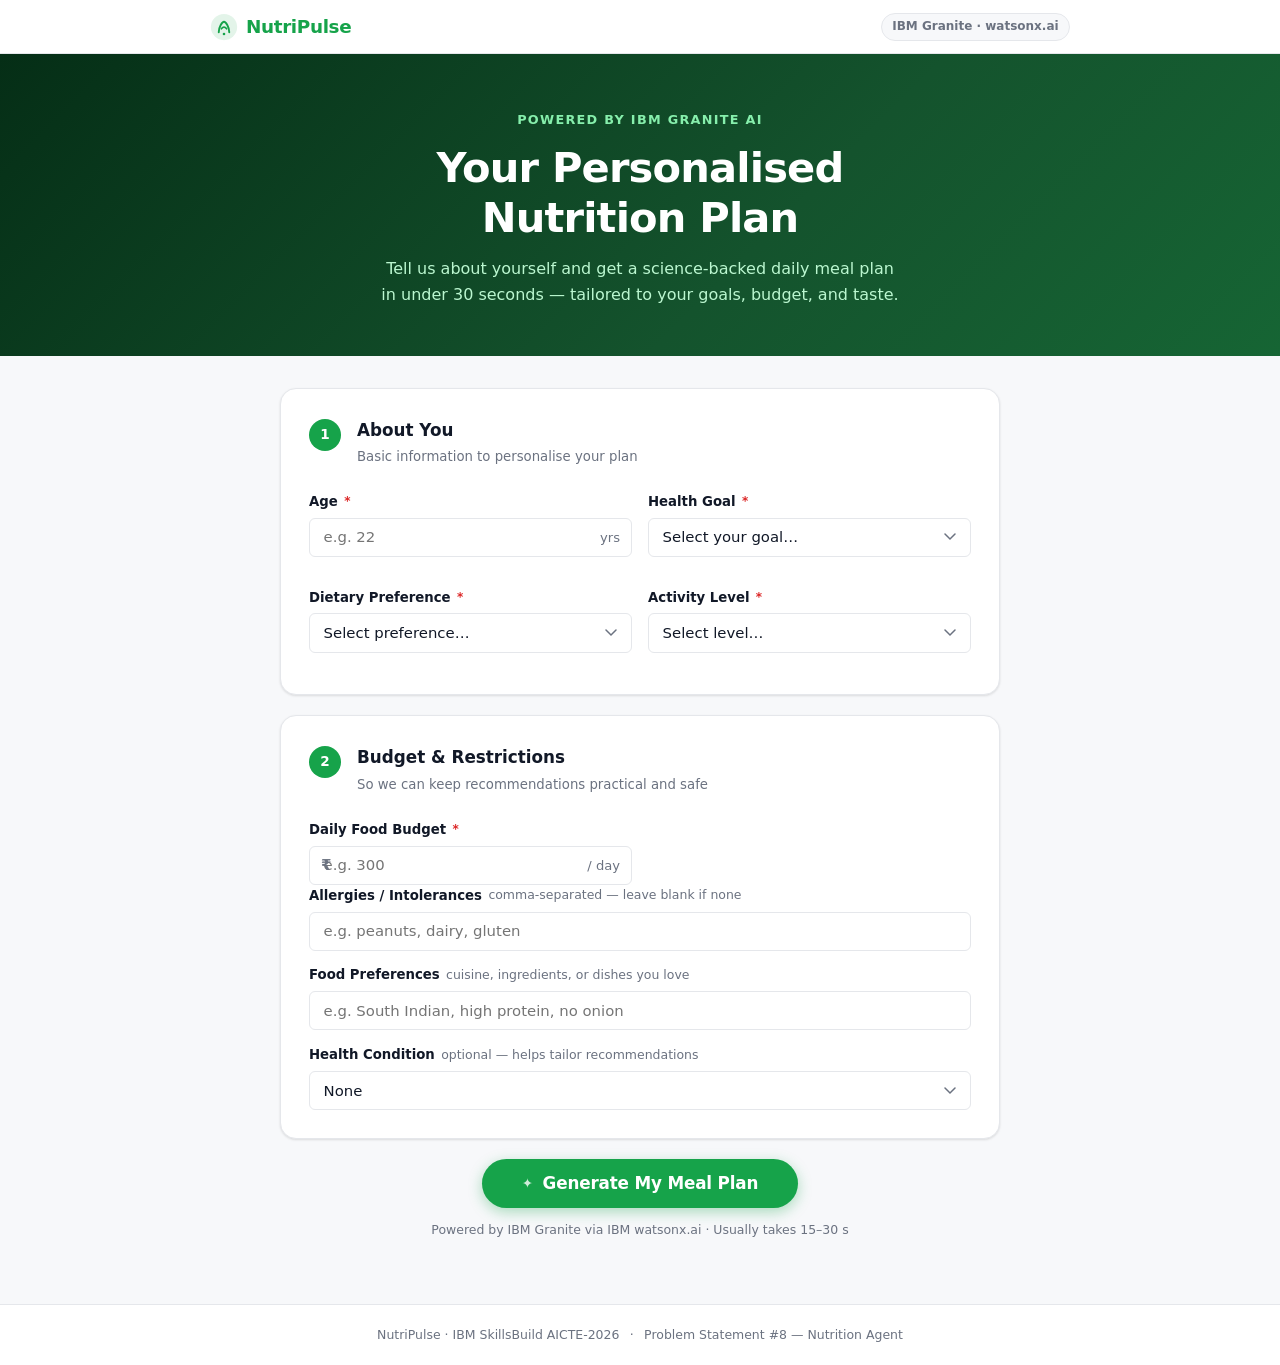
==== frontend/index.html @ 93eb4be2 "Initial NutriPulse project" ====
<!DOCTYPE html>
<html lang="en">
<head>
  <meta charset="UTF-8" />
  <meta name="viewport" content="width=device-width, initial-scale=1.0" />
  <title>NutriPulse — AI Nutrition Assistant</title>
  <link rel="stylesheet" href="style.css" />
</head>
<body class="page-profile">

  <!-- ── Nav ── -->
  <nav class="topnav">
    <div class="topnav-inner">
      <div class="brand">
        <svg class="brand-icon" viewBox="0 0 32 32" fill="none" xmlns="http://www.w3.org/2000/svg" aria-hidden="true">
          <circle cx="16" cy="16" r="15" fill="#16a34a" opacity=".12"/>
          <path d="M10 22 C10 16 14 10 16 10 C18 10 22 16 22 22" stroke="#16a34a" stroke-width="2.2" stroke-linecap="round"/>
          <path d="M13 18 Q16 14 19 18" stroke="#16a34a" stroke-width="2" stroke-linecap="round" fill="none"/>
          <circle cx="16" cy="24" r="1.5" fill="#16a34a"/>
        </svg>
        <span class="brand-name">NutriPulse</span>
      </div>
      <span class="nav-badge">IBM Granite · watsonx.ai</span>
    </div>
  </nav>

  <!-- ── Hero ── -->
  <section class="hero">
    <div class="hero-inner">
      <p class="hero-eyebrow">Powered by IBM Granite AI</p>
      <h1 class="hero-title">Your Personalised<br/>Nutrition Plan</h1>
      <p class="hero-sub">Tell us about yourself and get a science-backed daily meal plan in under 30 seconds — tailored to your goals, budget, and taste.</p>
    </div>
  </section>

  <!-- ── Form ── -->
  <main class="profile-main">
    <form id="profileForm" novalidate>

      <!-- Card 1: About You -->
      <div class="form-card">
        <div class="form-card-header">
          <div class="step-badge">1</div>
          <div>
            <h2 class="form-card-title">About You</h2>
            <p class="form-card-sub">Basic information to personalise your plan</p>
          </div>
        </div>

        <div class="field-grid">
          <div class="field">
            <label for="age">Age <span class="req">*</span></label>
            <div class="input-wrap">
              <input type="number" id="age" name="age" min="10" max="100"
                     placeholder="e.g. 22" required />
              <span class="input-unit">yrs</span>
            </div>
          </div>

          <div class="field">
            <label for="goal">Health Goal <span class="req">*</span></label>
            <select id="goal" name="goal" required>
              <option value="">Select your goal…</option>
              <option value="weight_loss">🔥 Lose Weight</option>
              <option value="weight_gain">💪 Gain Weight / Build Muscle</option>
              <option value="maintenance">⚖️ Maintain Weight</option>
              <option value="muscle_building">🏋️ Build Muscle Mass</option>
              <option value="better_health">🌿 Improve Overall Health</option>
            </select>
          </div>

          <div class="field">
            <label for="dietary_preference">Dietary Preference <span class="req">*</span></label>
            <select id="dietary_preference" name="dietary_preference" required>
              <option value="">Select preference…</option>
              <option value="vegetarian">🥦 Vegetarian</option>
              <option value="vegan">🌱 Vegan</option>
              <option value="non-vegetarian">🍗 Non-Vegetarian</option>
              <option value="eggetarian">🥚 Eggetarian</option>
              <option value="jain">🪷 Jain</option>
            </select>
          </div>

          <div class="field">
            <label for="activity_level">Activity Level <span class="req">*</span></label>
            <select id="activity_level" name="activity_level" required>
              <option value="">Select level…</option>
              <option value="sedentary">🪑 Sedentary (desk job)</option>
              <option value="light">🚶 Lightly Active (1–2×/week)</option>
              <option value="moderate">🏃 Moderately Active (3–5×/week)</option>
              <option value="very_active">⚡ Very Active (6–7×/week)</option>
              <option value="athlete">🏅 Athlete (twice daily)</option>
            </select>
          </div>
        </div>
      </div>

      <!-- Card 2: Budget & Restrictions -->
      <div class="form-card">
        <div class="form-card-header">
          <div class="step-badge">2</div>
          <div>
            <h2 class="form-card-title">Budget & Restrictions</h2>
            <p class="form-card-sub">So we can keep recommendations practical and safe</p>
          </div>
        </div>

        <div class="field-grid">
          <div class="field">
            <label for="budget">Daily Food Budget <span class="req">*</span></label>
            <div class="input-wrap">
              <span class="input-prefix">₹</span>
              <input type="number" id="budget" name="budget" min="50" max="5000"
                     placeholder="e.g. 300" required />
              <span class="input-unit">/ day</span>
            </div>
          </div>
        </div>

        <div class="field">
          <label for="allergies">Allergies / Intolerances
            <span class="field-hint">comma-separated — leave blank if none</span>
          </label>
          <input type="text" id="allergies" name="allergies"
                 placeholder="e.g. peanuts, dairy, gluten" />
        </div>

        <div class="field">
          <label for="food_preferences">Food Preferences
            <span class="field-hint">cuisine, ingredients, or dishes you love</span>
          </label>
          <input type="text" id="food_preferences" name="food_preferences"
                 placeholder="e.g. South Indian, high protein, no onion" />
        </div>

        <div class="field">
          <label for="health_condition">Health Condition
            <span class="field-hint">optional — helps tailor recommendations</span>
          </label>
          <select id="health_condition" name="health_condition">
            <option value="none">None</option>
            <option value="diabetes">Diabetes</option>
            <option value="hypertension">Hypertension</option>
            <option value="high_cholesterol">High Cholesterol</option>
            <option value="other">Other</option>
          </select>
        </div>
      </div>

      <!-- Submit -->
      <div class="submit-row">
        <button type="submit" id="submitBtn" class="btn-generate">
          <span class="btn-generate-icon" aria-hidden="true">✦</span>
          Generate My Meal Plan
        </button>
        <p class="submit-note">Powered by IBM Granite via IBM watsonx.ai · Usually takes 15–30 s</p>
      </div>

      <div id="errorMsg" class="alert alert-error hidden"></div>

    </form>
  </main>

  <footer class="site-footer">
    <span>NutriPulse · IBM SkillsBuild AICTE-2026</span>
    <span class="footer-sep">·</span>
    <span>Problem Statement #8 — Nutrition Agent</span>
  </footer>

  <script src="app.js"></script>
</body>
</html>
---- frontend/style.css ----
/* =============================================================
   NutriPulse — style.css
   Vanilla CSS · no frameworks · system font stack
   Palette
     bg          #ffffff
     surface     #f7f8fa
     surface2    #f0fdf4  (green tint)
     border      #e5e7eb
     text        #111827
     muted       #6b7280
     accent      #16a34a  (green)
     accent-d    #15803d
     accent-l    #dcfce7
     amber       #d97706  (cost highlight)
     indigo      #4f46e5  (totals)
   ============================================================= */

/* ── Reset ── */
*, *::before, *::after { box-sizing: border-box; margin: 0; padding: 0; }

:root {
  --bg:        #ffffff;
  --surface:   #f7f8fa;
  --surface2:  #f0fdf4;
  --border:    #e5e7eb;
  --text:      #111827;
  --muted:     #6b7280;
  --accent:    #16a34a;
  --accent-d:  #15803d;
  --accent-l:  #dcfce7;
  --amber:     #d97706;
  --indigo:    #4f46e5;
  --danger:    #dc2626;
  --r-sm:      6px;
  --r-md:      12px;
  --r-lg:      16px;
  --shadow-sm: 0 1px 3px rgba(0,0,0,.07), 0 1px 2px rgba(0,0,0,.05);
  --shadow-md: 0 4px 12px rgba(0,0,0,.08);
}

html { scroll-behavior: smooth; }

body {
  font-family: -apple-system, "Segoe UI", system-ui, Roboto, sans-serif;
  font-size: 15px;
  line-height: 1.6;
  color: var(--text);
  background: var(--surface);
  min-height: 100vh;
}

/* ── Topnav ── */
.topnav {
  position: sticky;
  top: 0;
  z-index: 100;
  background: rgba(255,255,255,.92);
  backdrop-filter: blur(10px);
  -webkit-backdrop-filter: blur(10px);
  border-bottom: 1px solid var(--border);
}
.topnav-inner {
  max-width: 900px;
  margin: 0 auto;
  padding: .75rem 1.25rem;
  display: flex;
  align-items: center;
  justify-content: space-between;
  gap: 1rem;
}

.brand { display: flex; align-items: center; gap: .5rem; }
.brand-icon { width: 28px; height: 28px; flex-shrink: 0; }
.brand-name {
  font-size: 1.15rem;
  font-weight: 800;
  color: var(--accent);
  letter-spacing: -.02em;
}

.nav-badge {
  font-size: .75rem;
  font-weight: 600;
  color: var(--muted);
  background: var(--surface);
  border: 1px solid var(--border);
  padding: .2rem .65rem;
  border-radius: 99px;
  white-space: nowrap;
}

.nav-actions { display: flex; align-items: center; gap: .5rem; }

/* ── Hero (profile page only) ── */
.hero {
  background: linear-gradient(135deg, #052e16 0%, #14532d 60%, #166534 100%);
  color: #fff;
  padding: 3.5rem 1.25rem 3rem;
}
.hero-inner { max-width: 680px; margin: 0 auto; text-align: center; }
.hero-eyebrow {
  font-size: .8rem;
  font-weight: 700;
  letter-spacing: .1em;
  text-transform: uppercase;
  color: #86efac;
  margin-bottom: .75rem;
}
.hero-title {
  font-size: clamp(1.8rem, 4vw, 2.6rem);
  font-weight: 800;
  line-height: 1.2;
  letter-spacing: -.02em;
  margin-bottom: .85rem;
}
.hero-sub {
  font-size: 1rem;
  color: #bbf7d0;
  max-width: 520px;
  margin: 0 auto;
}

/* ── Profile form layout ── */
.profile-main {
  max-width: 760px;
  margin: 0 auto;
  padding: 2rem 1.25rem 3rem;
}

/* ── Form cards ── */
.form-card {
  background: var(--bg);
  border: 1px solid var(--border);
  border-radius: var(--r-lg);
  padding: 1.75rem;
  box-shadow: var(--shadow-sm);
  margin-bottom: 1.25rem;
}

.form-card-header {
  display: flex;
  align-items: flex-start;
  gap: 1rem;
  margin-bottom: 1.5rem;
}
.step-badge {
  width: 32px;
  height: 32px;
  border-radius: 50%;
  background: var(--accent);
  color: #fff;
  font-weight: 800;
  font-size: .85rem;
  display: flex;
  align-items: center;
  justify-content: center;
  flex-shrink: 0;
  margin-top: 2px;
}
.form-card-title {
  font-size: 1.05rem;
  font-weight: 700;
  color: var(--text);
  margin-bottom: .15rem;
}
.form-card-sub {
  font-size: .83rem;
  color: var(--muted);
}

.field-grid {
  display: grid;
  grid-template-columns: 1fr 1fr;
  gap: 1rem;
}
@media (max-width: 520px) { .field-grid { grid-template-columns: 1fr; } }

.field {
  display: flex;
  flex-direction: column;
  gap: .35rem;
  margin-bottom: .85rem;
}
.field:last-child { margin-bottom: 0; }

label {
  font-size: .83rem;
  font-weight: 600;
  color: var(--text);
  display: flex;
  align-items: center;
  gap: .4rem;
  flex-wrap: wrap;
}
.req { color: var(--danger); font-size: .75rem; }
.field-hint {
  font-weight: 400;
  color: var(--muted);
  font-size: .78rem;
}

/* Input wrapper for prefix/suffix */
.input-wrap {
  position: relative;
  display: flex;
  align-items: center;
}
.input-prefix {
  position: absolute;
  left: .75rem;
  color: var(--muted);
  font-weight: 600;
  pointer-events: none;
  z-index: 1;
}
.input-unit {
  position: absolute;
  right: .75rem;
  color: var(--muted);
  font-size: .82rem;
  pointer-events: none;
}
.input-wrap input { padding-left: 1.75rem; }

input[type="text"],
input[type="number"],
select,
textarea {
  width: 100%;
  padding: .6rem .85rem;
  border: 1.5px solid var(--border);
  border-radius: var(--r-sm);
  font-size: .93rem;
  font-family: inherit;
  color: var(--text);
  background: var(--bg);
  transition: border-color .15s, box-shadow .15s;
  appearance: none;
  -webkit-appearance: none;
}
input:focus, select:focus, textarea:focus {
  outline: none;
  border-color: var(--accent);
  box-shadow: 0 0 0 3px rgba(22,163,74,.12);
}
select {
  background-image: url("data:image/svg+xml,%3Csvg xmlns='http://www.w3.org/2000/svg' width='12' height='8' viewBox='0 0 12 8'%3E%3Cpath d='M1 1l5 5 5-5' stroke='%236b7280' stroke-width='1.5' fill='none' stroke-linecap='round'/%3E%3C/svg%3E");
  background-repeat: no-repeat;
  background-position: right .85rem center;
  padding-right: 2.5rem;
}
textarea { resize: vertical; }

/* ── Generate button ── */
.submit-row {
  text-align: center;
  margin-bottom: 1rem;
}
.btn-generate {
  display: inline-flex;
  align-items: center;
  justify-content: center;
  gap: .6rem;
  padding: .9rem 2.5rem;
  background: var(--accent);
  color: #fff;
  border: none;
  border-radius: 99px;
  font-size: 1.05rem;
  font-weight: 700;
  font-family: inherit;
  cursor: pointer;
  transition: background .15s, transform .1s, box-shadow .15s;
  box-shadow: 0 4px 14px rgba(22,163,74,.35);
  text-decoration: none;
  letter-spacing: -.01em;
}
.btn-generate:hover { background: var(--accent-d); box-shadow: 0 6px 18px rgba(22,163,74,.4); }
.btn-generate:active { transform: scale(.98); }
.btn-generate:disabled { opacity: .65; cursor: not-allowed; transform: none; }
.btn-generate-icon { font-size: .85rem; opacity: .8; }

.submit-note {
  margin-top: .75rem;
  font-size: .78rem;
  color: var(--muted);
}

/* Outline small button (nav) */
.btn-outline-sm {
  display: inline-flex;
  align-items: center;
  gap: .3rem;
  padding: .3rem .8rem;
  border: 1.5px solid var(--border);
  border-radius: 6px;
  background: var(--bg);
  color: var(--text);
  font-size: .82rem;
  font-weight: 600;
  font-family: inherit;
  cursor: pointer;
  text-decoration: none;
  transition: border-color .15s, background .15s;
}
.btn-outline-sm:hover { border-color: var(--accent); color: var(--accent); background: var(--surface2); }

/* ── Alert ── */
.alert {
  padding: .7rem 1rem;
  border-radius: var(--r-sm);
  font-size: .875rem;
  margin-top: .75rem;
}
.alert-error {
  background: #fef2f2;
  border: 1px solid #fecaca;
  color: var(--danger);
}

/* ── Plan page layout ── */
.plan-main {
  max-width: 900px;
  margin: 0 auto;
  padding: 2rem 1.25rem 3.5rem;
}

/* ── Loading panel ── */
.loading-panel {
  display: flex;
  align-items: center;
  justify-content: center;
  min-height: 65vh;
}
.loading-inner { text-align: center; max-width: 420px; }

/* Pulse rings animation */
.pulse-rings {
  position: relative;
  width: 80px;
  height: 80px;
  margin: 0 auto 1.75rem;
}
.ring {
  position: absolute;
  inset: 0;
  border-radius: 50%;
  border: 2px solid var(--accent);
  opacity: 0;
  animation: pulse-ring 2.4s ease-out infinite;
}
.ring2 { animation-delay: .6s; }
.ring3 { animation-delay: 1.2s; }
@keyframes pulse-ring {
  0%   { transform: scale(.3); opacity: .7; }
  100% { transform: scale(1.8); opacity: 0; }
}
.ring-icon {
  position: absolute;
  inset: 0;
  display: flex;
  align-items: center;
  justify-content: center;
  font-size: 1.5rem;
  color: var(--accent);
}

.loading-title { font-size: 1.35rem; font-weight: 700; margin-bottom: .4rem; }
.loading-sub { color: var(--muted); font-size: .9rem; margin-bottom: 1.5rem; }

.loading-steps {
  display: flex;
  flex-direction: column;
  gap: .5rem;
  text-align: left;
  max-width: 300px;
  margin: 0 auto;
}
.lstep {
  display: flex;
  align-items: center;
  gap: .6rem;
  font-size: .83rem;
  color: var(--muted);
  padding: .4rem .75rem;
  border-radius: 6px;
  background: var(--bg);
  border: 1px solid var(--border);
}
.lstep::before {
  content: "○";
  font-size: .7rem;
  flex-shrink: 0;
}
.lstep.active {
  color: var(--accent-d);
  background: var(--surface2);
  border-color: #bbf7d0;
  font-weight: 600;
}
.lstep.active::before { content: "●"; }
.lstep.done {
  color: var(--accent);
  font-weight: 600;
}
.lstep.done::before { content: "✓"; }

/* ── Summary strip ── */
.summary-strip {
  display: grid;
  grid-template-columns: repeat(5, 1fr);
  gap: .75rem;
  margin-bottom: 1.75rem;
}
@media (max-width: 640px) { .summary-strip { grid-template-columns: repeat(2, 1fr); } }
@media (max-width: 360px) { .summary-strip { grid-template-columns: 1fr; } }

.summary-card {
  background: var(--bg);
  border: 1px solid var(--border);
  border-radius: var(--r-md);
  padding: .85rem 1rem;
  text-align: center;
  box-shadow: var(--shadow-sm);
}
.summary-card-cost { border-color: #fde68a; background: #fffbeb; }

.sc-label {
  display: block;
  font-size: .73rem;
  font-weight: 600;
  text-transform: uppercase;
  letter-spacing: .06em;
  color: var(--muted);
  margin-bottom: .2rem;
}
.sc-value {
  display: block;
  font-size: 1.15rem;
  font-weight: 800;
  color: var(--text);
  letter-spacing: -.02em;
}
.summary-card-cost .sc-value { color: var(--amber); }

/* ── Meal cards ── */
.meal-grid {
  display: grid;
  grid-template-columns: 1fr 1fr;
  gap: 1rem;
  margin-bottom: 1.5rem;
}
@media (max-width: 600px) { .meal-grid { grid-template-columns: 1fr; } }

.meal-card {
  background: var(--bg);
  border: 1px solid var(--border);
  border-radius: var(--r-lg);
  overflow: hidden;
  box-shadow: var(--shadow-sm);
  transition: box-shadow .2s;
  display: flex;
  flex-direction: column;
}
.meal-card:hover { box-shadow: var(--shadow-md); }

/* Colour-coded meal headers */
.meal-card[data-meal="Breakfast"]        .mc-header { background: #fef9c3; border-bottom: 1px solid #fde68a; }
.meal-card[data-meal="Mid-Morning Snack"] .mc-header { background: #ffe4e6; border-bottom: 1px solid #fecdd3; }
.meal-card[data-meal="Lunch"]            .mc-header { background: #dcfce7; border-bottom: 1px solid #bbf7d0; }
.meal-card[data-meal="Evening Snack"]    .mc-header { background: #fce7f3; border-bottom: 1px solid #fbcfe8; }
.meal-card[data-meal="Dinner"]           .mc-header { background: #e0e7ff; border-bottom: 1px solid #c7d2fe; }
.meal-card[data-meal="Daily Totals"]     .mc-header { background: #f5f3ff; border-bottom: 1px solid #ede9fe; }

.mc-header {
  padding: .75rem 1.1rem;
  display: flex;
  align-items: center;
  gap: .6rem;
}
.mc-emoji { font-size: 1.2rem; }
.mc-title {
  font-size: .9rem;
  font-weight: 700;
  color: var(--text);
}

.mc-body {
  padding: 1rem 1.1rem;
  flex: 1;
  display: flex;
  flex-direction: column;
  gap: .6rem;
}

.mc-meal-name {
  font-size: 1rem;
  font-weight: 700;
  color: var(--text);
  line-height: 1.3;
}

.mc-ingredients {
  font-size: .83rem;
  color: var(--muted);
  line-height: 1.5;
}

.mc-macros {
  display: flex;
  flex-wrap: wrap;
  gap: .35rem;
  margin-top: .1rem;
}
.macro-pill {
  font-size: .74rem;
  font-weight: 600;
  padding: .18rem .55rem;
  border-radius: 99px;
  background: var(--surface);
  color: var(--muted);
  border: 1px solid var(--border);
}
.macro-pill.calories { background: #fef9c3; color: #854d0e; border-color: #fde68a; }
.macro-pill.protein  { background: #dcfce7; color: #166534; border-color: #bbf7d0; }
.macro-pill.carbs    { background: #dbeafe; color: #1e40af; border-color: #bfdbfe; }
.macro-pill.fat      { background: #fce7f3; color: #9d174d; border-color: #fbcfe8; }
.macro-pill.cost     { background: #fffbeb; color: #92400e; border-color: #fde68a; }

.mc-why {
  font-size: .82rem;
  color: var(--muted);
  font-style: italic;
  border-top: 1px solid var(--border);
  padding-top: .6rem;
  margin-top: auto;
}

/* Full-width totals card */
.meal-card.totals-card {
  grid-column: 1 / -1;
  flex-direction: row;
  align-items: stretch;
}
.meal-card.totals-card .mc-header {
  flex-direction: column;
  justify-content: center;
  padding: 1rem 1.25rem;
  min-width: 130px;
}
.meal-card.totals-card .mc-body {
  flex-direction: row;
  flex-wrap: wrap;
  align-items: center;
  padding: .85rem 1.1rem;
  gap: .5rem;
}
@media (max-width: 600px) {
  .meal-card.totals-card { flex-direction: column; }
  .meal-card.totals-card .mc-header { flex-direction: row; min-width: 0; }
}

/* ── Explanation section ── */
.explanation-section {
  background: var(--surface2);
  border: 1px solid #bbf7d0;
  border-left: 4px solid var(--accent);
  border-radius: var(--r-md);
  padding: 1.25rem 1.5rem;
  margin-bottom: 1.5rem;
}
.explanation-header {
  display: flex;
  align-items: center;
  gap: .6rem;
  margin-bottom: .6rem;
}
.expl-icon { color: var(--accent); font-size: 1rem; }
.explanation-header h3 { font-size: .95rem; font-weight: 700; color: var(--accent-d); }
.explanation-section p { font-size: .9rem; color: #374151; line-height: 1.7; }

/* ── Feedback panel ── */
.feedback-panel {
  background: var(--bg);
  border: 1px solid var(--border);
  border-radius: var(--r-lg);
  overflow: hidden;
  box-shadow: var(--shadow-sm);
  margin-bottom: 1.5rem;
}
.feedback-header {
  padding: 1.1rem 1.5rem .6rem;
  border-bottom: 1px solid var(--border);
}
.feedback-header h3 { font-size: 1rem; font-weight: 700; margin-bottom: .15rem; }
.feedback-header p { font-size: .85rem; color: var(--muted); }

.feedback-body {
  padding: 1.1rem 1.5rem 1.25rem;
  display: flex;
  flex-direction: column;
  gap: .75rem;
}
.feedback-body textarea {
  width: 100%;
  font-size: .9rem;
  border: 1.5px solid var(--border);
  border-radius: var(--r-sm);
  padding: .65rem .9rem;
  font-family: inherit;
  resize: vertical;
  transition: border-color .15s, box-shadow .15s;
}
.feedback-body textarea:focus {
  outline: none;
  border-color: var(--accent);
  box-shadow: 0 0 0 3px rgba(22,163,74,.12);
}
.btn-feedback {
  align-self: flex-start;
  display: inline-flex;
  align-items: center;
  gap: .5rem;
  padding: .6rem 1.4rem;
  background: var(--accent);
  color: #fff;
  border: none;
  border-radius: 99px;
  font-size: .9rem;
  font-weight: 700;
  font-family: inherit;
  cursor: pointer;
  transition: background .15s;
}
.btn-feedback:hover { background: var(--accent-d); }
.btn-feedback:disabled { opacity: .6; cursor: not-allowed; }

/* ── Error panel ── */
.error-panel {
  display: flex;
  align-items: center;
  justify-content: center;
  min-height: 55vh;
}
.error-panel-inner {
  text-align: center;
  max-width: 380px;
}
.error-icon {
  font-size: 2.5rem;
  color: var(--danger);
  margin-bottom: .75rem;
}
.error-panel-inner h3 { font-size: 1.2rem; font-weight: 700; margin-bottom: .5rem; }
.error-panel-inner p { color: var(--muted); font-size: .9rem; }

/* ── Footer ── */
.site-footer {
  text-align: center;
  padding: 1.25rem;
  font-size: .78rem;
  color: var(--muted);
  border-top: 1px solid var(--border);
  background: var(--bg);
}
.footer-sep { margin: 0 .4rem; }

/* ── Smart Swap ── */

/* Swap button inside meal card header */
.btn-swap {
  margin-left: auto;
  display: inline-flex;
  align-items: center;
  gap: .25rem;
  padding: .22rem .6rem;
  font-size: .75rem;
  font-weight: 600;
  font-family: inherit;
  color: var(--accent-d);
  background: var(--surface2);
  border: 1.5px solid #bbf7d0;
  border-radius: 99px;
  cursor: pointer;
  transition: background .15s, border-color .15s;
  white-space: nowrap;
}
.btn-swap:hover  { background: #dcfce7; border-color: var(--accent); }
.btn-swap:disabled { opacity: .55; cursor: not-allowed; }

/* Badge shown after a successful swap */
.swap-badge {
  font-size: .72rem;
  font-weight: 700;
  color: var(--accent-d);
  background: var(--accent-l);
  border: 1px solid #86efac;
  padding: .15rem .5rem;
  border-radius: 99px;
  margin-left: .4rem;
}

/* Subtle left-border accent on swapped cards */
.meal-card-swapped {
  border-left: 3px solid var(--accent);
}

/* Inline error shown when swap fails */
.swap-error {
  margin: .5rem .9rem .75rem;
  font-size: .8rem;
  color: var(--danger);
  background: #fef2f2;
  border: 1px solid #fecaca;
  border-radius: 6px;
  padding: .4rem .7rem;
}

/* ── Utility ── */
.hidden { display: none !important; }
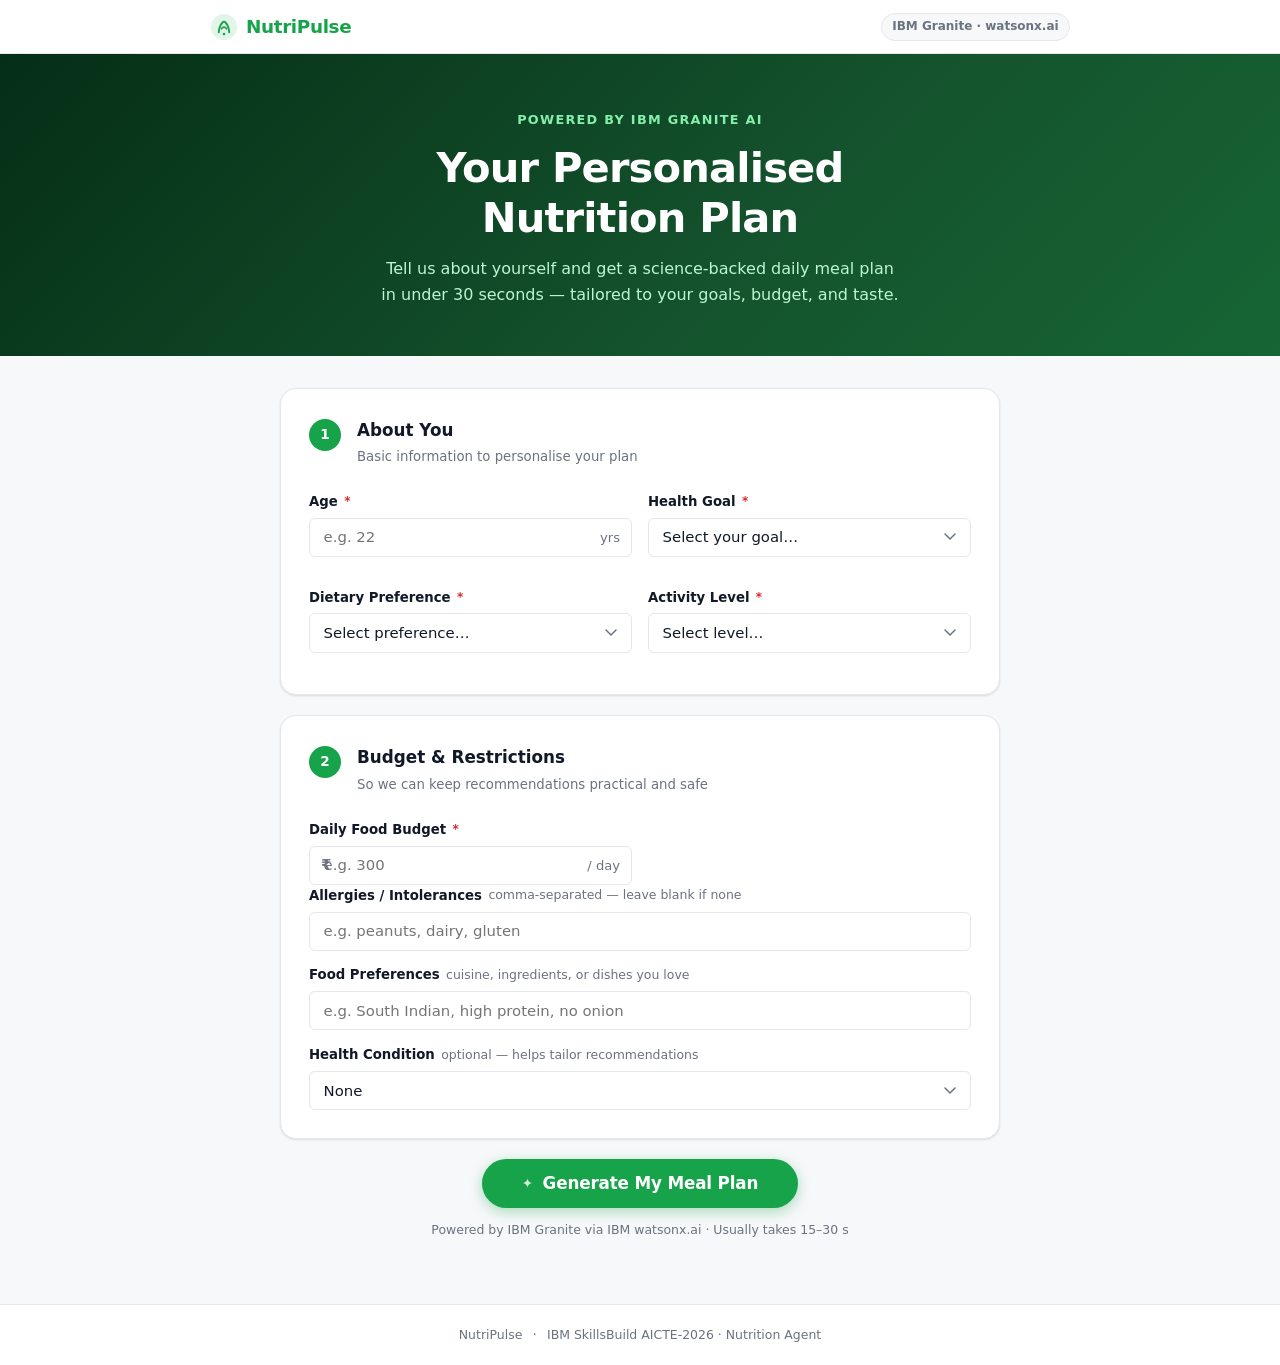
==== commit 7ac55cd9: "Update project footer" ====
--- a/frontend/index.html
+++ b/frontend/index.html
@@ -162,9 +162,9 @@
   </main>
 
   <footer class="site-footer">
-    <span>NutriPulse · IBM SkillsBuild AICTE-2026</span>
+    <span>NutriPulse</span>
     <span class="footer-sep">·</span>
-    <span>Problem Statement #8 — Nutrition Agent</span>
+    <span>IBM SkillsBuild AICTE-2026 · Nutrition Agent </span>
   </footer>
 
   <script src="app.js"></script>
